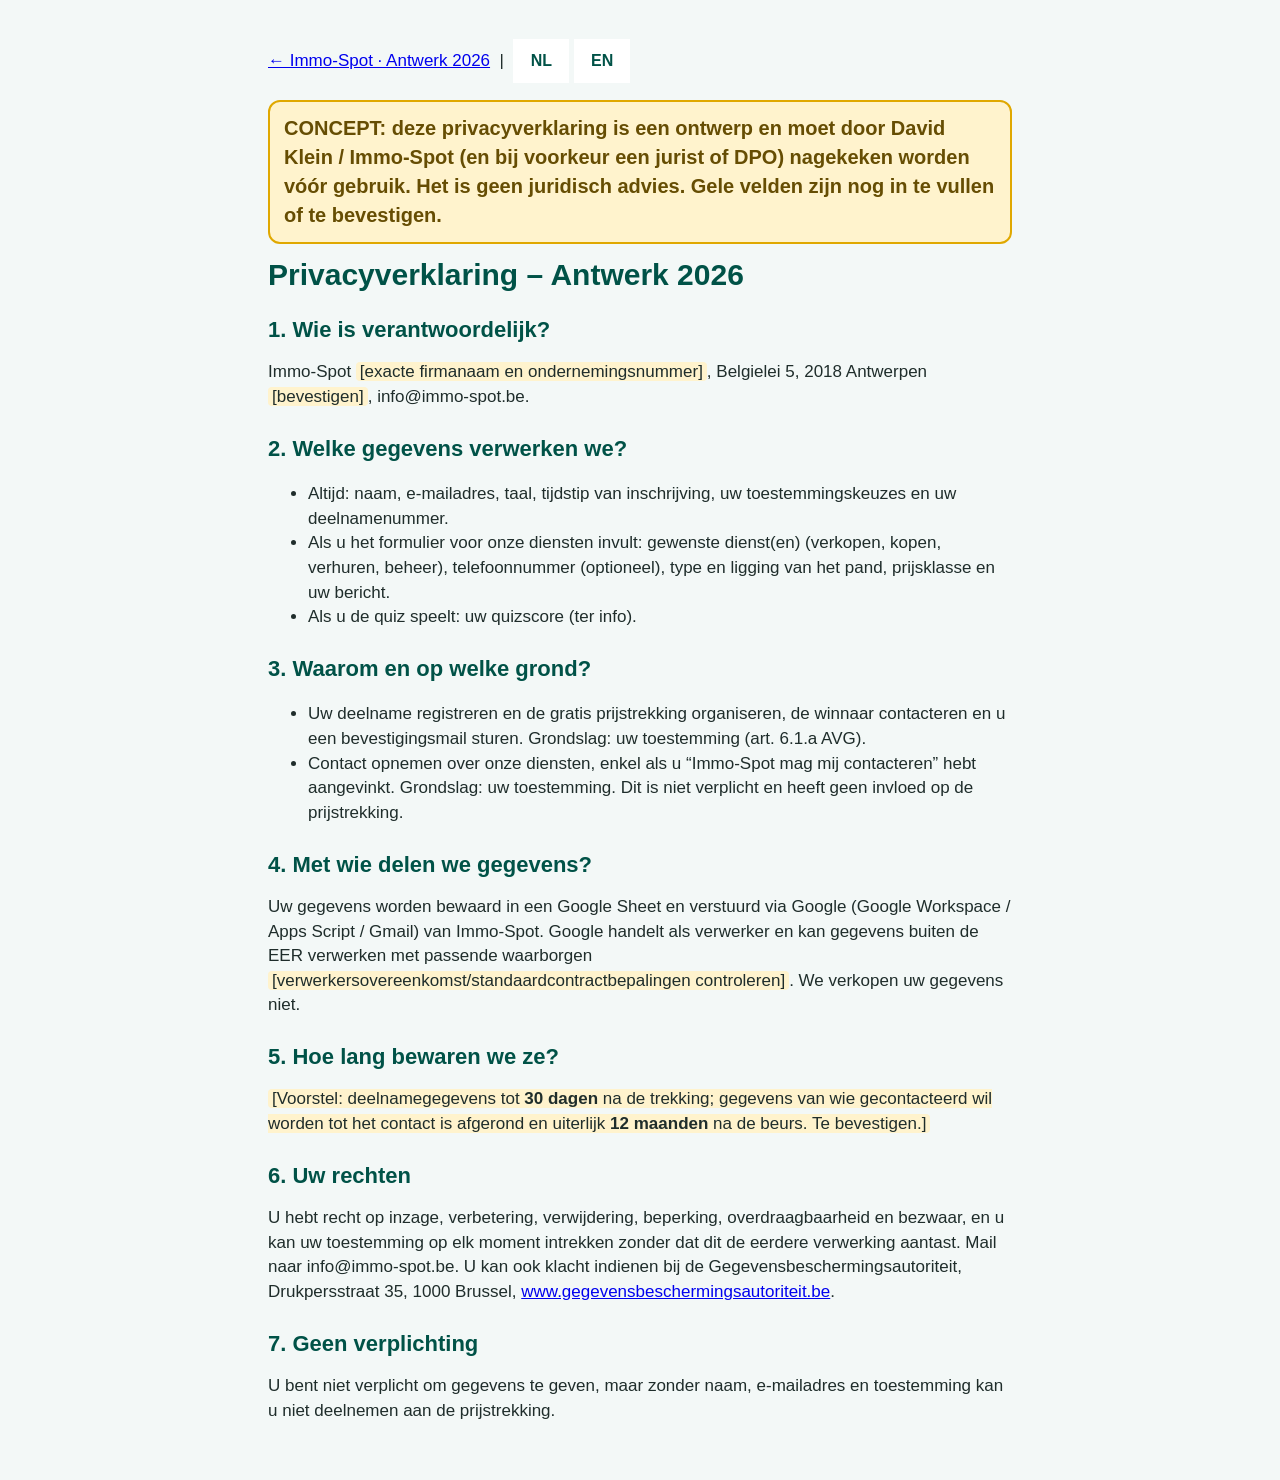
==== privacy.html @ 3fa5dd9b "Antwerk 2026 registration site" ====
<!DOCTYPE html>
<html lang="nl"><head><meta charset="utf-8"><meta name="viewport" content="width=device-width,initial-scale=1"><meta name="robots" content="noindex">
<title>Privacyverklaring · Privacy notice – DRAFT</title><link rel="stylesheet" href="style.css"></head>
<body><div class="doc nl" id="doc">
<p><a href="index.html" id="home">← Immo-Spot · Antwerk 2026</a> &nbsp;|&nbsp; <button class="lang" id="bNL" type="button" data-set="nl">NL</button> <button class="lang" id="bEN" type="button" data-set="en">EN</button></p>

<div class="draft" data-l="nl">CONCEPT: deze privacyverklaring is een ontwerp en moet door David Klein / Immo-Spot (en bij voorkeur een jurist of DPO) nagekeken worden vóór gebruik. Het is geen juridisch advies. Gele velden zijn nog in te vullen of te bevestigen.</div>
<div class="draft" data-l="en">DRAFT: this privacy notice is a proposal and must be reviewed by David Klein / Immo-Spot (preferably with a lawyer or DPO) before use. This is not legal advice. Yellow fields still need to be completed or confirmed.</div>

<div data-l="nl">
<h1>Privacyverklaring – Antwerk 2026</h1>
<h2>1. Wie is verantwoordelijk?</h2>
<p>Immo-Spot <span class="todo">[exacte firmanaam en ondernemingsnummer]</span>, Belgielei 5, 2018 Antwerpen <span class="todo">[bevestigen]</span>, info@immo-spot.be.</p>
<h2>2. Welke gegevens verwerken we?</h2>
<ul>
<li>Altijd: naam, e-mailadres, taal, tijdstip van inschrijving, uw toestemmingskeuzes en uw deelnamenummer.</li>
<li>Als u het formulier voor onze diensten invult: gewenste dienst(en) (verkopen, kopen, verhuren, beheer), telefoonnummer (optioneel), type en ligging van het pand, prijsklasse en uw bericht.</li>
<li>Als u de quiz speelt: uw quizscore (ter info).</li>
</ul>
<h2>3. Waarom en op welke grond?</h2>
<ul>
<li>Uw deelname registreren en de gratis prijstrekking organiseren, de winnaar contacteren en u een bevestigingsmail sturen. Grondslag: uw toestemming (art. 6.1.a AVG).</li>
<li>Contact opnemen over onze diensten, enkel als u “Immo-Spot mag mij contacteren” hebt aangevinkt. Grondslag: uw toestemming. Dit is niet verplicht en heeft geen invloed op de prijstrekking.</li>
</ul>
<h2>4. Met wie delen we gegevens?</h2>
<p>Uw gegevens worden bewaard in een Google Sheet en verstuurd via Google (Google Workspace / Apps Script / Gmail) van Immo-Spot. Google handelt als verwerker en kan gegevens buiten de EER verwerken met passende waarborgen <span class="todo">[verwerkersovereenkomst/standaardcontractbepalingen controleren]</span>. We verkopen uw gegevens niet.</p>
<h2>5. Hoe lang bewaren we ze?</h2>
<p><span class="todo">[Voorstel: deelnamegegevens tot <b>30 dagen</b> na de trekking; gegevens van wie gecontacteerd wil worden tot het contact is afgerond en uiterlijk <b>12 maanden</b> na de beurs. Te bevestigen.]</span></p>
<h2>6. Uw rechten</h2>
<p>U hebt recht op inzage, verbetering, verwijdering, beperking, overdraagbaarheid en bezwaar, en u kan uw toestemming op elk moment intrekken zonder dat dit de eerdere verwerking aantast. Mail naar info@immo-spot.be. U kan ook klacht indienen bij de Gegevensbeschermingsautoriteit, Drukpersstraat 35, 1000 Brussel, <a href="https://www.gegevensbeschermingsautoriteit.be" target="_blank" rel="noopener">www.gegevensbeschermingsautoriteit.be</a>.</p>
<h2>7. Geen verplichting</h2>
<p>U bent niet verplicht om gegevens te geven, maar zonder naam, e-mailadres en toestemming kan u niet deelnemen aan de prijstrekking.</p>
</div>

<div data-l="en">
<h1>Privacy notice – Antwerk 2026</h1>
<h2>1. Who is responsible?</h2>
<p>Immo-Spot <span class="todo">[exact company name and company number]</span>, Belgielei 5, 2018 Antwerp <span class="todo">[confirm]</span>, info@immo-spot.be.</p>
<h2>2. What data do we process?</h2>
<ul>
<li>Always: name, email address, language, time of registration, your consent choices and your entry number.</li>
<li>If you complete the services form: service(s) wanted (sell, buy, rent out, management), phone number (optional), type and location of the property, price range and your message.</li>
<li>If you play the quiz: your quiz score (for fun).</li>
</ul>
<h2>3. Why and on what basis?</h2>
<ul>
<li>To register your entry and run the free prize draw, contact the winner and send you a confirmation email. Basis: your consent (Art. 6(1)(a) GDPR).</li>
<li>To contact you about our services, only if you ticked “Immo-Spot may contact me”. Basis: your consent. This is optional and does not affect the prize draw.</li>
</ul>
<h2>4. Who do we share data with?</h2>
<p>Your data is stored in a Google Sheet and sent through Google (Google Workspace / Apps Script / Gmail) used by Immo-Spot. Google acts as a processor and may process data outside the EEA with appropriate safeguards <span class="todo">[check data processing agreement / standard contractual clauses]</span>. We do not sell your data.</p>
<h2>5. How long do we keep it?</h2>
<p><span class="todo">[Proposal: entry data until <b>30 days</b> after the draw; data of people who want to be contacted until the contact is completed and at most <b>12 months</b> after the expo. To be confirmed.]</span></p>
<h2>6. Your rights</h2>
<p>You have the right of access, rectification, erasure, restriction, portability and objection, and you can withdraw your consent at any time without affecting earlier processing. Email info@immo-spot.be. You can also complain to the Belgian Data Protection Authority, Drukpersstraat 35, 1000 Brussels, <a href="https://www.dataprotectionauthority.be" target="_blank" rel="noopener">www.dataprotectionauthority.be</a>.</p>
<h2>7. No obligation</h2>
<p>You are not obliged to provide data, but without name, email address and consent you cannot take part in the prize draw.</p>
</div>
</div>
<script>
(function(){var d=document.getElementById('doc');var q=new URLSearchParams(location.search).get('lang');
function set(l){d.className='doc '+l;document.documentElement.lang=l;document.getElementById('home').href='index.html?lang='+l}
document.querySelectorAll('[data-set]').forEach(function(b){b.addEventListener('click',function(){set(b.dataset.set)})});
set(q==='en'?'en':'nl')})();
</script>
</body></html>
---- style.css ----
:root{--dark:#005247;--teal:#00B49D;--tint:#E6F7F4;--ink:#1f2d2b;--mut:#5b6b68;--line:#cfe0dc;--bad:#c0392b;--ok:#1e8e5a}
*{box-sizing:border-box}
html{-webkit-text-size-adjust:100%}
body{margin:0;background:#f3f8f7;color:var(--ink);font:18px/1.45 -apple-system,BlinkMacSystemFont,"Segoe UI",Roboto,Helvetica,Arial,sans-serif;min-height:100vh;display:flex;flex-direction:column}
.top{display:flex;align-items:center;justify-content:space-between;padding:12px 18px;background:#fff;border-bottom:4px solid var(--teal)}
.logo{height:56px;width:auto}
.langs{display:flex;border:2px solid var(--dark);border-radius:12px;overflow:hidden}
.lang{appearance:none;border:0;background:#fff;color:var(--dark);font-weight:700;font-size:16px;font-family:inherit;padding:10px 16px;min-width:56px;min-height:44px;cursor:pointer}
.lang[aria-pressed=true]{background:var(--dark);color:#fff}
.wrap{flex:1;width:100%;max-width:760px;margin:0 auto;padding:22px 18px 30px}
.screen[hidden]{display:none}
.eyebrow{margin:0 0 6px;color:var(--teal);font-weight:800;letter-spacing:.04em;text-transform:uppercase;font-size:14px}
h1{margin:0 0 8px;color:var(--dark);font-size:34px;line-height:1.1}
h2{margin:6px 0 16px;color:var(--dark);font-size:26px;line-height:1.2}
.lead{font-size:20px;margin:0 0 18px}
.small{font-size:14px;color:var(--mut)}
.prize{display:flex;gap:14px;align-items:center;background:var(--tint);border:2px dashed var(--teal);border-radius:16px;padding:14px 16px;margin:0 0 22px;color:var(--dark)}
.prize-ico{font-size:34px}
.big{display:block;width:100%;text-align:left;border:0;border-radius:18px;padding:20px 22px;margin:0 0 16px;min-height:88px;cursor:pointer;font-family:inherit;transition:transform .08s}
.big:active{transform:scale(.985)}
.big-t{display:block;font-size:21px;font-weight:800;line-height:1.2}
.big-s{display:block;font-size:16px;margin-top:6px;opacity:.92}
.primary{background:var(--dark);color:#fff}
.secondary{background:#fff;color:var(--dark);border:3px solid var(--teal)}
.submit{text-align:center;margin-top:8px}
.submit[disabled]{opacity:.6;cursor:wait}
.back{appearance:none;background:none;border:0;color:var(--dark);font-weight:700;font-size:17px;font-family:inherit;padding:10px 4px;min-height:44px;cursor:pointer;margin-bottom:4px}
.field{margin:0 0 18px;border:0;padding:0;min-width:0}
label,legend{display:block;font-weight:700;margin:0 0 6px;color:var(--dark);padding:0}
.opt{font-weight:400;color:var(--mut);font-size:14px}
input[type=text],input[type=email],input[type=tel],select,textarea{width:100%;font:inherit;font-size:18px;padding:14px;min-height:54px;border:2px solid var(--line);border-radius:12px;background:#fff;color:var(--ink)}
textarea{resize:vertical}
input:focus,select:focus,textarea:focus{outline:3px solid var(--teal);border-color:var(--teal)}
.invalid{border-color:var(--bad)!important}
.hint{margin:6px 0 0;font-size:14px;color:var(--mut)}
.err{margin:6px 0 0;color:var(--bad);font-weight:700;font-size:15px}
.form-err{background:#fdecea;border:2px solid var(--bad);border-radius:12px;padding:12px 14px;margin:0 0 14px}
.hp{position:absolute!important;left:-9999px;width:1px;height:1px;opacity:0}
.chips{display:grid;grid-template-columns:1fr 1fr;gap:10px}
.chip{position:relative}
.chip input{position:absolute;opacity:0;inset:0;width:100%;height:100%;margin:0;cursor:pointer}
.chip span{display:flex;align-items:center;justify-content:center;text-align:center;min-height:64px;padding:10px;border:2px solid var(--line);border-radius:14px;background:#fff;font-weight:700;color:var(--dark)}
.chip input:checked+span{background:var(--teal);border-color:var(--teal);color:#fff}
.chip input:focus-visible+span{outline:3px solid var(--dark)}
.consents{margin:6px 0 16px}
.check-row{display:flex;gap:12px;align-items:flex-start;margin:0 0 14px;font-size:16px}
.check-row input{width:28px;height:28px;flex:none;margin:2px 0 0;accent-color:var(--dark)}
.check-row label{font-weight:400;color:var(--ink);margin:0}
.check-row a{color:var(--dark);font-weight:700}
.answers{display:grid;gap:12px;margin:8px 0 14px}
.ans{appearance:none;text-align:left;font-weight:700;font-size:19px;font-family:inherit;padding:18px;min-height:68px;border-radius:14px;border:3px solid var(--line);background:#fff;color:var(--dark);cursor:pointer}
.ans.right{background:var(--ok);border-color:var(--ok);color:#fff}
.ans.wrong{background:#f4d6d2;border-color:var(--bad)}
.answers.locked .ans{pointer-events:none}
.quiz-note{text-align:center}
.score-card{display:flex;gap:16px;align-items:center;background:var(--tint);border-radius:16px;padding:14px 18px;margin:0 0 14px;color:var(--dark);font-weight:700}
.score-n{font-size:40px;font-weight:900;color:var(--teal);line-height:1}
.thanks{text-align:center;padding-top:10px}
.thanks .big{text-align:center;margin-top:22px}
.check{width:92px;height:92px;line-height:92px;margin:0 auto 12px;border-radius:50%;background:var(--teal);color:#fff;font-size:56px;font-weight:900}
.bar{height:6px;background:var(--line);border-radius:3px;overflow:hidden;margin-top:6px}
#barFill{height:100%;width:100%;background:var(--teal);transform-origin:left}
.foot{display:flex;flex-wrap:wrap;gap:6px 18px;justify-content:space-between;padding:14px 18px;font-size:14px;color:var(--mut);border-top:1px solid var(--line);background:#fff}
.foot a{color:var(--dark)}
.demo{background:#fff3cd;color:#664d03;text-align:center;font-weight:700;padding:8px 12px;font-size:15px}
@media (min-width:700px){body{font-size:20px}.wrap{padding-top:34px}h1{font-size:44px}h2{font-size:32px}.big-t{font-size:25px}.big-s{font-size:18px}.logo{height:68px}}
@media (max-width:420px){.chips{grid-template-columns:1fr}}
/* legal pages */
.doc{max-width:780px;margin:0 auto;padding:22px 18px 40px}
.doc h1{font-size:30px}.doc h2{font-size:22px;margin-top:26px}.doc p,.doc li{font-size:17px}
.draft{background:#fff3cd;border:2px solid #e0a800;border-radius:12px;padding:12px 14px;font-weight:700;color:#664d03;margin:14px 0}
.todo{background:#fff3cd;padding:0 4px;border-radius:4px}
.doc [data-l]{display:none}.doc.nl [data-l=nl],.doc.en [data-l=en]{display:block}
.doc li[data-l]{display:none}.doc.nl li[data-l=nl],.doc.en li[data-l=en]{display:list-item}
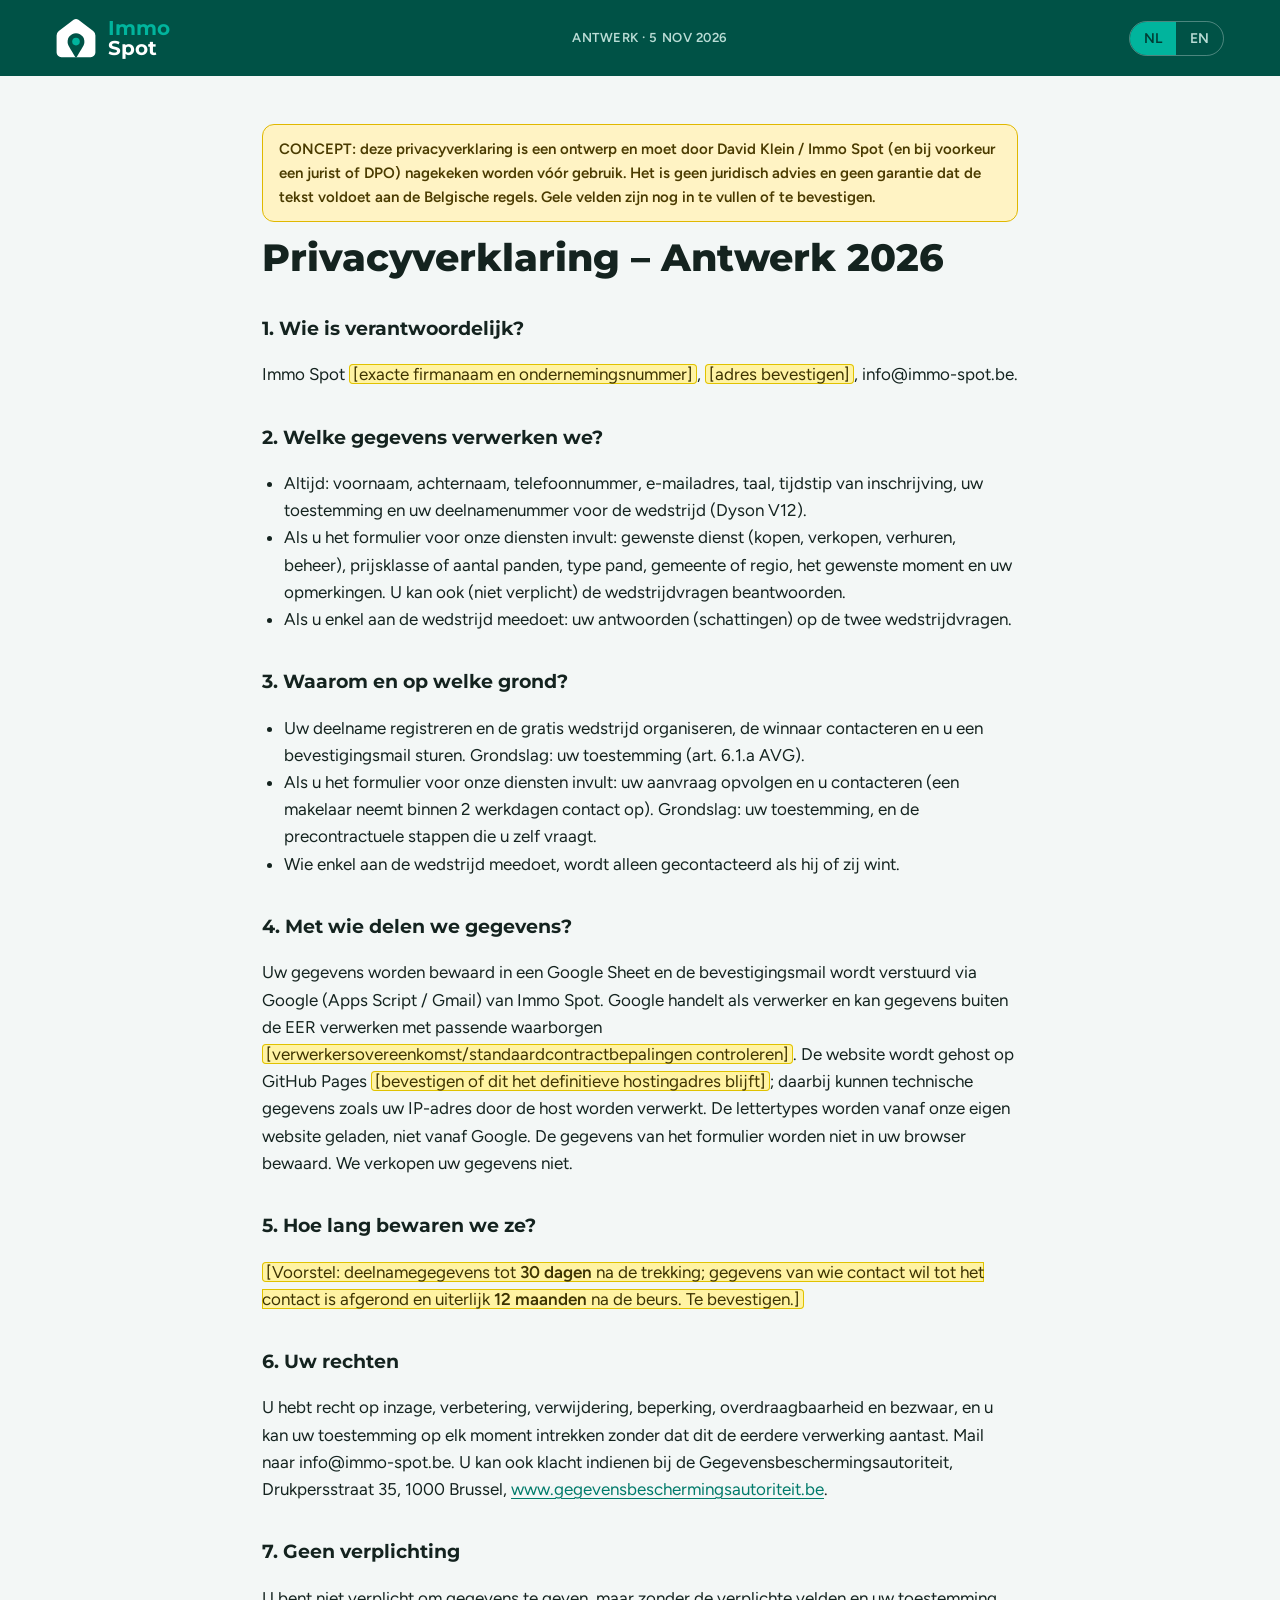
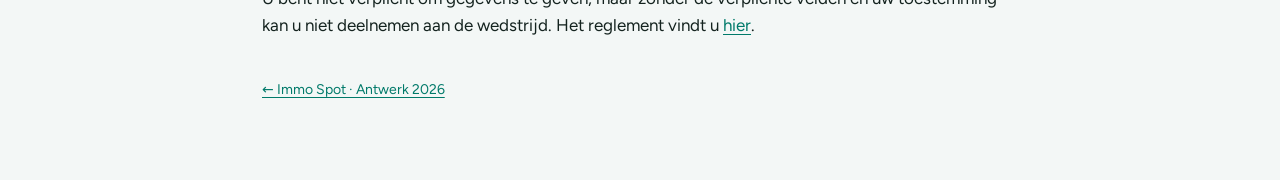
==== commit 631d6749: "Redesign to match approved artifact: new theme, NL/EN/HE (RTL), Dyson V12, Apps Script endpoint, dra" ====
--- a/privacy.html
+++ b/privacy.html
@@ -1,65 +1,76 @@
 <!DOCTYPE html>
 <html lang="nl"><head><meta charset="utf-8"><meta name="viewport" content="width=device-width,initial-scale=1"><meta name="robots" content="noindex">
-<title>Privacyverklaring · Privacy notice – DRAFT</title><link rel="stylesheet" href="style.css"></head>
-<body><div class="doc nl" id="doc">
-<p><a href="index.html" id="home">← Immo-Spot · Antwerk 2026</a> &nbsp;|&nbsp; <button class="lang" id="bNL" type="button" data-set="nl">NL</button> <button class="lang" id="bEN" type="button" data-set="en">EN</button></p>
-
-<div class="draft" data-l="nl">CONCEPT: deze privacyverklaring is een ontwerp en moet door David Klein / Immo-Spot (en bij voorkeur een jurist of DPO) nagekeken worden vóór gebruik. Het is geen juridisch advies. Gele velden zijn nog in te vullen of te bevestigen.</div>
-<div class="draft" data-l="en">DRAFT: this privacy notice is a proposal and must be reviewed by David Klein / Immo-Spot (preferably with a lawyer or DPO) before use. This is not legal advice. Yellow fields still need to be completed or confirmed.</div>
-
+<title>Privacyverklaring · Privacy notice – DRAFT</title>
+<link rel="icon" type="image/png" href="assets/icon.png">
+<link rel="stylesheet" href="css/fonts.css"><link rel="stylesheet" href="css/doc.css"></head>
+<body>
+<header class="top">
+  <a class="home" id="home" href="index.html"><svg viewBox="0 0 100 100" aria-hidden="true"><path d="M44 4.5a10 10 0 0 1 12 0l37 28a14 14 0 0 1 5.5 11V86a12 12 0 0 1-12 12h-73A12 12 0 0 1 1.5 86V43.5A14 14 0 0 1 7 32.5Z" fill="#fff"/><path d="M50 38a21 21 0 0 0-19.6 28.6c2.4 6 9 15.3 17.4 30a2.5 2.5 0 0 0 4.4 0c8.4-14.7 15-24 17.4-30A21 21 0 0 0 50 38Z" fill="#005246"/><circle cx="50" cy="59" r="9.5" fill="#01b49d"/></svg><span class="wm"><span>Immo</span>Spot</span></a>
+  <span class="ev">Antwerk · 5 nov 2026</span>
+  <div class="lang" role="group" aria-label="Taal / Language"><button id="bNL" type="button" data-set="nl" aria-pressed="true">NL</button><button id="bEN" type="button" data-set="en" aria-pressed="false">EN</button></div>
+</header>
+<main class="doc nl" id="doc">
+<div class="draft" data-l="nl">CONCEPT: deze privacyverklaring is een ontwerp en moet door David Klein / Immo Spot (en bij voorkeur een jurist of DPO) nagekeken worden vóór gebruik. Het is geen juridisch advies en geen garantie dat de tekst voldoet aan de Belgische regels. Gele velden zijn nog in te vullen of te bevestigen.</div>
+<div class="draft" data-l="en">DRAFT: this privacy notice is a proposal and must be reviewed by David Klein / Immo Spot (preferably with a lawyer or DPO) before use. It is not legal advice and no guarantee that the text meets Belgian requirements. Yellow fields still need to be completed or confirmed.</div>
 <div data-l="nl">
 <h1>Privacyverklaring – Antwerk 2026</h1>
 <h2>1. Wie is verantwoordelijk?</h2>
-<p>Immo-Spot <span class="todo">[exacte firmanaam en ondernemingsnummer]</span>, Belgielei 5, 2018 Antwerpen <span class="todo">[bevestigen]</span>, info@immo-spot.be.</p>
+<p>Immo Spot <span class="todo">[exacte firmanaam en ondernemingsnummer]</span>, <span class="todo">[adres bevestigen]</span>, info@immo-spot.be.</p>
 <h2>2. Welke gegevens verwerken we?</h2>
 <ul>
-<li>Altijd: naam, e-mailadres, taal, tijdstip van inschrijving, uw toestemmingskeuzes en uw deelnamenummer.</li>
-<li>Als u het formulier voor onze diensten invult: gewenste dienst(en) (verkopen, kopen, verhuren, beheer), telefoonnummer (optioneel), type en ligging van het pand, prijsklasse en uw bericht.</li>
-<li>Als u de quiz speelt: uw quizscore (ter info).</li>
+<li>Altijd: voornaam, achternaam, telefoonnummer, e-mailadres, taal, tijdstip van inschrijving, uw toestemming en uw deelnamenummer voor de wedstrijd (Dyson V12).</li>
+<li>Als u het formulier voor onze diensten invult: gewenste dienst (kopen, verkopen, verhuren, beheer), prijsklasse of aantal panden, type pand, gemeente of regio, het gewenste moment en uw opmerkingen. U kan ook (niet verplicht) de wedstrijdvragen beantwoorden.</li>
+<li>Als u enkel aan de wedstrijd meedoet: uw antwoorden (schattingen) op de twee wedstrijdvragen.</li>
 </ul>
 <h2>3. Waarom en op welke grond?</h2>
 <ul>
-<li>Uw deelname registreren en de gratis prijstrekking organiseren, de winnaar contacteren en u een bevestigingsmail sturen. Grondslag: uw toestemming (art. 6.1.a AVG).</li>
-<li>Contact opnemen over onze diensten, enkel als u “Immo-Spot mag mij contacteren” hebt aangevinkt. Grondslag: uw toestemming. Dit is niet verplicht en heeft geen invloed op de prijstrekking.</li>
+<li>Uw deelname registreren en de gratis wedstrijd organiseren, de winnaar contacteren en u een bevestigingsmail sturen. Grondslag: uw toestemming (art. 6.1.a AVG).</li>
+<li>Als u het formulier voor onze diensten invult: uw aanvraag opvolgen en u contacteren (een makelaar neemt binnen 2 werkdagen contact op). Grondslag: uw toestemming, en de precontractuele stappen die u zelf vraagt.</li>
+<li>Wie enkel aan de wedstrijd meedoet, wordt alleen gecontacteerd als hij of zij wint.</li>
 </ul>
 <h2>4. Met wie delen we gegevens?</h2>
-<p>Uw gegevens worden bewaard in een Google Sheet en verstuurd via Google (Google Workspace / Apps Script / Gmail) van Immo-Spot. Google handelt als verwerker en kan gegevens buiten de EER verwerken met passende waarborgen <span class="todo">[verwerkersovereenkomst/standaardcontractbepalingen controleren]</span>. We verkopen uw gegevens niet.</p>
+<p>Uw gegevens worden bewaard in een Google Sheet en de bevestigingsmail wordt verstuurd via Google (Apps Script / Gmail) van Immo Spot. Google handelt als verwerker en kan gegevens buiten de EER verwerken met passende waarborgen <span class="todo">[verwerkersovereenkomst/standaardcontractbepalingen controleren]</span>. De website wordt gehost op GitHub Pages <span class="todo">[bevestigen of dit het definitieve hostingadres blijft]</span>; daarbij kunnen technische gegevens zoals uw IP-adres door de host worden verwerkt. De lettertypes worden vanaf onze eigen website geladen, niet vanaf Google. De gegevens van het formulier worden niet in uw browser bewaard. We verkopen uw gegevens niet.</p>
 <h2>5. Hoe lang bewaren we ze?</h2>
-<p><span class="todo">[Voorstel: deelnamegegevens tot <b>30 dagen</b> na de trekking; gegevens van wie gecontacteerd wil worden tot het contact is afgerond en uiterlijk <b>12 maanden</b> na de beurs. Te bevestigen.]</span></p>
+<p><span class="todo">[Voorstel: deelnamegegevens tot <b>30 dagen</b> na de trekking; gegevens van wie contact wil tot het contact is afgerond en uiterlijk <b>12 maanden</b> na de beurs. Te bevestigen.]</span></p>
 <h2>6. Uw rechten</h2>
 <p>U hebt recht op inzage, verbetering, verwijdering, beperking, overdraagbaarheid en bezwaar, en u kan uw toestemming op elk moment intrekken zonder dat dit de eerdere verwerking aantast. Mail naar info@immo-spot.be. U kan ook klacht indienen bij de Gegevensbeschermingsautoriteit, Drukpersstraat 35, 1000 Brussel, <a href="https://www.gegevensbeschermingsautoriteit.be" target="_blank" rel="noopener">www.gegevensbeschermingsautoriteit.be</a>.</p>
 <h2>7. Geen verplichting</h2>
-<p>U bent niet verplicht om gegevens te geven, maar zonder naam, e-mailadres en toestemming kan u niet deelnemen aan de prijstrekking.</p>
+<p>U bent niet verplicht om gegevens te geven, maar zonder de verplichte velden en uw toestemming kan u niet deelnemen aan de wedstrijd. Het reglement vindt u <a href="rules.html" class="plink" data-page="rules">hier</a>.</p>
 </div>
-
 <div data-l="en">
 <h1>Privacy notice – Antwerk 2026</h1>
 <h2>1. Who is responsible?</h2>
-<p>Immo-Spot <span class="todo">[exact company name and company number]</span>, Belgielei 5, 2018 Antwerp <span class="todo">[confirm]</span>, info@immo-spot.be.</p>
+<p>Immo Spot <span class="todo">[exact company name and company number]</span>, <span class="todo">[confirm address]</span>, info@immo-spot.be.</p>
 <h2>2. What data do we process?</h2>
 <ul>
-<li>Always: name, email address, language, time of registration, your consent choices and your entry number.</li>
-<li>If you complete the services form: service(s) wanted (sell, buy, rent out, management), phone number (optional), type and location of the property, price range and your message.</li>
-<li>If you play the quiz: your quiz score (for fun).</li>
+<li>Always: first name, last name, phone number, e-mail address, language, time of registration, your consent and your contest entry number (Dyson V12).</li>
+<li>If you complete the form for our services: the service you want (buying, selling, letting, management), price class or number of properties, property type, town or area, timing and your remarks. You may also (optionally) answer the contest questions.</li>
+<li>If you only enter the contest: your answers (estimates) to the two contest questions.</li>
 </ul>
-<h2>3. Why and on what basis?</h2>
+<h2>3. Why, and on what basis?</h2>
 <ul>
-<li>To register your entry and run the free prize draw, contact the winner and send you a confirmation email. Basis: your consent (Art. 6(1)(a) GDPR).</li>
-<li>To contact you about our services, only if you ticked “Immo-Spot may contact me”. Basis: your consent. This is optional and does not affect the prize draw.</li>
+<li>To register your entry and run the free contest, contact the winner and send you a confirmation e-mail. Basis: your consent (Art. 6(1)(a) GDPR).</li>
+<li>If you complete the form for our services: to follow up your request and contact you (a broker contacts you within 2 working days). Basis: your consent, and the pre-contractual steps you ask for.</li>
+<li>People who only enter the contest are contacted only if they win.</li>
 </ul>
 <h2>4. Who do we share data with?</h2>
-<p>Your data is stored in a Google Sheet and sent through Google (Google Workspace / Apps Script / Gmail) used by Immo-Spot. Google acts as a processor and may process data outside the EEA with appropriate safeguards <span class="todo">[check data processing agreement / standard contractual clauses]</span>. We do not sell your data.</p>
+<p>Your data is stored in a Google Sheet and the confirmation e-mail is sent through Immo Spot's Google account (Apps Script / Gmail). Google acts as a processor and may process data outside the EEA with appropriate safeguards <span class="todo">[check data processing agreement / standard contractual clauses]</span>. The website is hosted on GitHub Pages <span class="todo">[confirm whether this stays the final hosting address]</span>; the host may process technical data such as your IP address. Fonts are loaded from our own site, not from Google. The form data is not kept in your browser. We do not sell your data.</p>
 <h2>5. How long do we keep it?</h2>
 <p><span class="todo">[Proposal: entry data until <b>30 days</b> after the draw; data of people who want to be contacted until the contact is completed and at most <b>12 months</b> after the expo. To be confirmed.]</span></p>
 <h2>6. Your rights</h2>
-<p>You have the right of access, rectification, erasure, restriction, portability and objection, and you can withdraw your consent at any time without affecting earlier processing. Email info@immo-spot.be. You can also complain to the Belgian Data Protection Authority, Drukpersstraat 35, 1000 Brussels, <a href="https://www.dataprotectionauthority.be" target="_blank" rel="noopener">www.dataprotectionauthority.be</a>.</p>
+<p>You have the right of access, rectification, erasure, restriction, portability and objection, and you can withdraw your consent at any time without affecting earlier processing. Email info@immo-spot.be. You can also lodge a complaint with the Belgian Data Protection Authority, Rue de la Presse 35, 1000 Brussels, <a href="https://www.dataprotectionauthority.be" target="_blank" rel="noopener">www.dataprotectionauthority.be</a>.</p>
 <h2>7. No obligation</h2>
-<p>You are not obliged to provide data, but without name, email address and consent you cannot take part in the prize draw.</p>
+<p>You are not obliged to provide data, but without the required fields and your consent you cannot take part in the contest. The rules are <a href="rules.html" class="plink" data-page="rules">here</a>.</p>
 </div>
-</div>
+
+<p class="foot"><a href="index.html" class="back">← Immo Spot · Antwerk 2026</a></p>
+</main>
 <script>
 (function(){var d=document.getElementById('doc');var q=new URLSearchParams(location.search).get('lang');
-function set(l){d.className='doc '+l;document.documentElement.lang=l;document.getElementById('home').href='index.html?lang='+l}
+function set(l){d.className='doc '+l;document.documentElement.lang=l;
+ document.querySelectorAll('[data-set]').forEach(function(b){b.setAttribute('aria-pressed',b.dataset.set===l)});
+ document.querySelectorAll('.plink').forEach(function(a){a.href=a.dataset.page+'.html?lang='+l});
+ document.getElementById('home').href='index.html?lang='+l;document.querySelector('.back').href='index.html?lang='+l}
 document.querySelectorAll('[data-set]').forEach(function(b){b.addEventListener('click',function(){set(b.dataset.set)})});
 set(q==='en'?'en':'nl')})();
 </script>
--- a/css/fonts.css
+++ b/css/fonts.css
@@ -0,0 +1,243 @@
+/* latin-ext */
+@font-face {
+  font-family: 'Figtree';
+  font-style: normal;
+  font-weight: 400;
+  font-display: swap;
+  src: url(../fonts/figtree-latin-ext-c15953.woff2) format('woff2');
+  unicode-range: U+0100-02BA, U+02BD-02C5, U+02C7-02CC, U+02CE-02D7, U+02DD-02FF, U+0304, U+0308, U+0329, U+1D00-1DBF, U+1E00-1E9F, U+1EF2-1EFF, U+2020, U+20A0-20AB, U+20AD-20C4, U+2113, U+2C60-2C7F, U+A720-A7FF;
+}
+/* latin */
+@font-face {
+  font-family: 'Figtree';
+  font-style: normal;
+  font-weight: 400;
+  font-display: swap;
+  src: url(../fonts/figtree-latin-dab710.woff2) format('woff2');
+  unicode-range: U+0000-00FF, U+0131, U+0152-0153, U+02BB-02BC, U+02C6, U+02DA, U+02DC, U+0304, U+0308, U+0329, U+2000-206F, U+20AC, U+2122, U+2191, U+2193, U+2212, U+2215, U+FEFF, U+FFFD;
+}
+/* latin-ext */
+@font-face {
+  font-family: 'Figtree';
+  font-style: normal;
+  font-weight: 500;
+  font-display: swap;
+  src: url(../fonts/figtree-latin-ext-c15953.woff2) format('woff2');
+  unicode-range: U+0100-02BA, U+02BD-02C5, U+02C7-02CC, U+02CE-02D7, U+02DD-02FF, U+0304, U+0308, U+0329, U+1D00-1DBF, U+1E00-1E9F, U+1EF2-1EFF, U+2020, U+20A0-20AB, U+20AD-20C4, U+2113, U+2C60-2C7F, U+A720-A7FF;
+}
+/* latin */
+@font-face {
+  font-family: 'Figtree';
+  font-style: normal;
+  font-weight: 500;
+  font-display: swap;
+  src: url(../fonts/figtree-latin-dab710.woff2) format('woff2');
+  unicode-range: U+0000-00FF, U+0131, U+0152-0153, U+02BB-02BC, U+02C6, U+02DA, U+02DC, U+0304, U+0308, U+0329, U+2000-206F, U+20AC, U+2122, U+2191, U+2193, U+2212, U+2215, U+FEFF, U+FFFD;
+}
+/* latin-ext */
+@font-face {
+  font-family: 'Figtree';
+  font-style: normal;
+  font-weight: 600;
+  font-display: swap;
+  src: url(../fonts/figtree-latin-ext-c15953.woff2) format('woff2');
+  unicode-range: U+0100-02BA, U+02BD-02C5, U+02C7-02CC, U+02CE-02D7, U+02DD-02FF, U+0304, U+0308, U+0329, U+1D00-1DBF, U+1E00-1E9F, U+1EF2-1EFF, U+2020, U+20A0-20AB, U+20AD-20C4, U+2113, U+2C60-2C7F, U+A720-A7FF;
+}
+/* latin */
+@font-face {
+  font-family: 'Figtree';
+  font-style: normal;
+  font-weight: 600;
+  font-display: swap;
+  src: url(../fonts/figtree-latin-dab710.woff2) format('woff2');
+  unicode-range: U+0000-00FF, U+0131, U+0152-0153, U+02BB-02BC, U+02C6, U+02DA, U+02DC, U+0304, U+0308, U+0329, U+2000-206F, U+20AC, U+2122, U+2191, U+2193, U+2212, U+2215, U+FEFF, U+FFFD;
+}
+/* hebrew */
+@font-face {
+  font-family: 'Heebo';
+  font-style: normal;
+  font-weight: 400;
+  font-display: swap;
+  src: url(../fonts/heebo-hebrew-7a91ea.woff2) format('woff2');
+  unicode-range: U+0307-0308, U+0590-05FF, U+200C-2010, U+20AA, U+25CC, U+FB1D-FB4F;
+}
+/* latin-ext */
+@font-face {
+  font-family: 'Heebo';
+  font-style: normal;
+  font-weight: 400;
+  font-display: swap;
+  src: url(../fonts/heebo-latin-ext-f8e98f.woff2) format('woff2');
+  unicode-range: U+0100-02BA, U+02BD-02C5, U+02C7-02CC, U+02CE-02D7, U+02DD-02FF, U+0304, U+0308, U+0329, U+1D00-1DBF, U+1E00-1E9F, U+1EF2-1EFF, U+2020, U+20A0-20AB, U+20AD-20C4, U+2113, U+2C60-2C7F, U+A720-A7FF;
+}
+/* latin */
+@font-face {
+  font-family: 'Heebo';
+  font-style: normal;
+  font-weight: 400;
+  font-display: swap;
+  src: url(../fonts/heebo-latin-22321e.woff2) format('woff2');
+  unicode-range: U+0000-00FF, U+0131, U+0152-0153, U+02BB-02BC, U+02C6, U+02DA, U+02DC, U+0304, U+0308, U+0329, U+2000-206F, U+20AC, U+2122, U+2191, U+2193, U+2212, U+2215, U+FEFF, U+FFFD;
+}
+/* hebrew */
+@font-face {
+  font-family: 'Heebo';
+  font-style: normal;
+  font-weight: 500;
+  font-display: swap;
+  src: url(../fonts/heebo-hebrew-7a91ea.woff2) format('woff2');
+  unicode-range: U+0307-0308, U+0590-05FF, U+200C-2010, U+20AA, U+25CC, U+FB1D-FB4F;
+}
+/* latin-ext */
+@font-face {
+  font-family: 'Heebo';
+  font-style: normal;
+  font-weight: 500;
+  font-display: swap;
+  src: url(../fonts/heebo-latin-ext-f8e98f.woff2) format('woff2');
+  unicode-range: U+0100-02BA, U+02BD-02C5, U+02C7-02CC, U+02CE-02D7, U+02DD-02FF, U+0304, U+0308, U+0329, U+1D00-1DBF, U+1E00-1E9F, U+1EF2-1EFF, U+2020, U+20A0-20AB, U+20AD-20C4, U+2113, U+2C60-2C7F, U+A720-A7FF;
+}
+/* latin */
+@font-face {
+  font-family: 'Heebo';
+  font-style: normal;
+  font-weight: 500;
+  font-display: swap;
+  src: url(../fonts/heebo-latin-22321e.woff2) format('woff2');
+  unicode-range: U+0000-00FF, U+0131, U+0152-0153, U+02BB-02BC, U+02C6, U+02DA, U+02DC, U+0304, U+0308, U+0329, U+2000-206F, U+20AC, U+2122, U+2191, U+2193, U+2212, U+2215, U+FEFF, U+FFFD;
+}
+/* hebrew */
+@font-face {
+  font-family: 'Heebo';
+  font-style: normal;
+  font-weight: 600;
+  font-display: swap;
+  src: url(../fonts/heebo-hebrew-7a91ea.woff2) format('woff2');
+  unicode-range: U+0307-0308, U+0590-05FF, U+200C-2010, U+20AA, U+25CC, U+FB1D-FB4F;
+}
+/* latin-ext */
+@font-face {
+  font-family: 'Heebo';
+  font-style: normal;
+  font-weight: 600;
+  font-display: swap;
+  src: url(../fonts/heebo-latin-ext-f8e98f.woff2) format('woff2');
+  unicode-range: U+0100-02BA, U+02BD-02C5, U+02C7-02CC, U+02CE-02D7, U+02DD-02FF, U+0304, U+0308, U+0329, U+1D00-1DBF, U+1E00-1E9F, U+1EF2-1EFF, U+2020, U+20A0-20AB, U+20AD-20C4, U+2113, U+2C60-2C7F, U+A720-A7FF;
+}
+/* latin */
+@font-face {
+  font-family: 'Heebo';
+  font-style: normal;
+  font-weight: 600;
+  font-display: swap;
+  src: url(../fonts/heebo-latin-22321e.woff2) format('woff2');
+  unicode-range: U+0000-00FF, U+0131, U+0152-0153, U+02BB-02BC, U+02C6, U+02DA, U+02DC, U+0304, U+0308, U+0329, U+2000-206F, U+20AC, U+2122, U+2191, U+2193, U+2212, U+2215, U+FEFF, U+FFFD;
+}
+/* hebrew */
+@font-face {
+  font-family: 'Heebo';
+  font-style: normal;
+  font-weight: 700;
+  font-display: swap;
+  src: url(../fonts/heebo-hebrew-7a91ea.woff2) format('woff2');
+  unicode-range: U+0307-0308, U+0590-05FF, U+200C-2010, U+20AA, U+25CC, U+FB1D-FB4F;
+}
+/* latin-ext */
+@font-face {
+  font-family: 'Heebo';
+  font-style: normal;
+  font-weight: 700;
+  font-display: swap;
+  src: url(../fonts/heebo-latin-ext-f8e98f.woff2) format('woff2');
+  unicode-range: U+0100-02BA, U+02BD-02C5, U+02C7-02CC, U+02CE-02D7, U+02DD-02FF, U+0304, U+0308, U+0329, U+1D00-1DBF, U+1E00-1E9F, U+1EF2-1EFF, U+2020, U+20A0-20AB, U+20AD-20C4, U+2113, U+2C60-2C7F, U+A720-A7FF;
+}
+/* latin */
+@font-face {
+  font-family: 'Heebo';
+  font-style: normal;
+  font-weight: 700;
+  font-display: swap;
+  src: url(../fonts/heebo-latin-22321e.woff2) format('woff2');
+  unicode-range: U+0000-00FF, U+0131, U+0152-0153, U+02BB-02BC, U+02C6, U+02DA, U+02DC, U+0304, U+0308, U+0329, U+2000-206F, U+20AC, U+2122, U+2191, U+2193, U+2212, U+2215, U+FEFF, U+FFFD;
+}
+/* hebrew */
+@font-face {
+  font-family: 'Heebo';
+  font-style: normal;
+  font-weight: 800;
+  font-display: swap;
+  src: url(../fonts/heebo-hebrew-7a91ea.woff2) format('woff2');
+  unicode-range: U+0307-0308, U+0590-05FF, U+200C-2010, U+20AA, U+25CC, U+FB1D-FB4F;
+}
+/* latin-ext */
+@font-face {
+  font-family: 'Heebo';
+  font-style: normal;
+  font-weight: 800;
+  font-display: swap;
+  src: url(../fonts/heebo-latin-ext-f8e98f.woff2) format('woff2');
+  unicode-range: U+0100-02BA, U+02BD-02C5, U+02C7-02CC, U+02CE-02D7, U+02DD-02FF, U+0304, U+0308, U+0329, U+1D00-1DBF, U+1E00-1E9F, U+1EF2-1EFF, U+2020, U+20A0-20AB, U+20AD-20C4, U+2113, U+2C60-2C7F, U+A720-A7FF;
+}
+/* latin */
+@font-face {
+  font-family: 'Heebo';
+  font-style: normal;
+  font-weight: 800;
+  font-display: swap;
+  src: url(../fonts/heebo-latin-22321e.woff2) format('woff2');
+  unicode-range: U+0000-00FF, U+0131, U+0152-0153, U+02BB-02BC, U+02C6, U+02DA, U+02DC, U+0304, U+0308, U+0329, U+2000-206F, U+20AC, U+2122, U+2191, U+2193, U+2212, U+2215, U+FEFF, U+FFFD;
+}
+/* latin-ext */
+@font-face {
+  font-family: 'Montserrat';
+  font-style: normal;
+  font-weight: 600;
+  font-display: swap;
+  src: url(../fonts/montserrat-latin-ext-ccd96b.woff2) format('woff2');
+  unicode-range: U+0100-02BA, U+02BD-02C5, U+02C7-02CC, U+02CE-02D7, U+02DD-02FF, U+0304, U+0308, U+0329, U+1D00-1DBF, U+1E00-1E9F, U+1EF2-1EFF, U+2020, U+20A0-20AB, U+20AD-20C4, U+2113, U+2C60-2C7F, U+A720-A7FF;
+}
+/* latin */
+@font-face {
+  font-family: 'Montserrat';
+  font-style: normal;
+  font-weight: 600;
+  font-display: swap;
+  src: url(../fonts/montserrat-latin-e56e84.woff2) format('woff2');
+  unicode-range: U+0000-00FF, U+0131, U+0152-0153, U+02BB-02BC, U+02C6, U+02DA, U+02DC, U+0304, U+0308, U+0329, U+2000-206F, U+20AC, U+2122, U+2191, U+2193, U+2212, U+2215, U+FEFF, U+FFFD;
+}
+/* latin-ext */
+@font-face {
+  font-family: 'Montserrat';
+  font-style: normal;
+  font-weight: 700;
+  font-display: swap;
+  src: url(../fonts/montserrat-latin-ext-ccd96b.woff2) format('woff2');
+  unicode-range: U+0100-02BA, U+02BD-02C5, U+02C7-02CC, U+02CE-02D7, U+02DD-02FF, U+0304, U+0308, U+0329, U+1D00-1DBF, U+1E00-1E9F, U+1EF2-1EFF, U+2020, U+20A0-20AB, U+20AD-20C4, U+2113, U+2C60-2C7F, U+A720-A7FF;
+}
+/* latin */
+@font-face {
+  font-family: 'Montserrat';
+  font-style: normal;
+  font-weight: 700;
+  font-display: swap;
+  src: url(../fonts/montserrat-latin-e56e84.woff2) format('woff2');
+  unicode-range: U+0000-00FF, U+0131, U+0152-0153, U+02BB-02BC, U+02C6, U+02DA, U+02DC, U+0304, U+0308, U+0329, U+2000-206F, U+20AC, U+2122, U+2191, U+2193, U+2212, U+2215, U+FEFF, U+FFFD;
+}
+/* latin-ext */
+@font-face {
+  font-family: 'Montserrat';
+  font-style: normal;
+  font-weight: 800;
+  font-display: swap;
+  src: url(../fonts/montserrat-latin-ext-ccd96b.woff2) format('woff2');
+  unicode-range: U+0100-02BA, U+02BD-02C5, U+02C7-02CC, U+02CE-02D7, U+02DD-02FF, U+0304, U+0308, U+0329, U+1D00-1DBF, U+1E00-1E9F, U+1EF2-1EFF, U+2020, U+20A0-20AB, U+20AD-20C4, U+2113, U+2C60-2C7F, U+A720-A7FF;
+}
+/* latin */
+@font-face {
+  font-family: 'Montserrat';
+  font-style: normal;
+  font-weight: 800;
+  font-display: swap;
+  src: url(../fonts/montserrat-latin-e56e84.woff2) format('woff2');
+  unicode-range: U+0000-00FF, U+0131, U+0152-0153, U+02BB-02BC, U+02C6, U+02DA, U+02DC, U+0304, U+0308, U+0329, U+2000-206F, U+20AC, U+2122, U+2191, U+2193, U+2212, U+2215, U+FEFF, U+FFFD;
+}
--- a/css/doc.css
+++ b/css/doc.css
@@ -0,0 +1,30 @@
+/* Legal pages (rules / privacy): same theme as the site */
+:root{--forest:#005246;--forest-deep:#003d34;--teal:#01b49d;--teal-ink:#007a6a;--bg:#f3f7f6;--surface:#fff;--fg:#14231f;--muted:#5a6d68;--line:#d5e2df;--chip:#eef5f3;--gold:#f2c14e;
+  --display:"Montserrat","Heebo",ui-sans-serif,system-ui,sans-serif;--body:"Figtree","Heebo",ui-sans-serif,system-ui,-apple-system,"Segoe UI",sans-serif}
+@media (prefers-color-scheme:dark){:root{--bg:#0c1715;--surface:#13221f;--fg:#e7f1ee;--muted:#9ab3ad;--line:#26413b;--chip:#1a2e2a;--teal-ink:#3fd3bd}}
+*{box-sizing:border-box}
+html,body{margin:0}
+body{background:var(--bg);color:var(--fg);font-family:var(--body);font-size:17px;line-height:1.6}
+.top{background:var(--forest);color:#fff;padding:18px clamp(20px,5vw,56px);display:flex;justify-content:space-between;align-items:center;gap:14px;flex-wrap:wrap}
+.top a.home{display:flex;align-items:center;gap:12px;color:#fff;text-decoration:none;font-family:var(--display);font-weight:700}
+.top svg{width:40px;height:40px}
+.top .wm{line-height:1;font-size:20px}.top .wm span{display:block;color:var(--teal)}
+.top .ev{font-size:13px;letter-spacing:.04em;text-transform:uppercase;color:#b9dcd5;font-weight:600}
+.lang{display:inline-flex;border:1px solid rgba(255,255,255,.3);border-radius:999px;overflow:hidden}
+.lang button{background:none;border:0;color:#b9dcd5;font:600 14px var(--body);padding:8px 14px;cursor:pointer}
+.lang button[aria-pressed="true"]{background:var(--teal);color:var(--forest-deep)}
+.doc{max-width:820px;margin:0 auto;padding:clamp(20px,4vw,48px) clamp(18px,4vw,32px) 64px}
+.doc.nl [data-l=en],.doc.en [data-l=nl]{display:none}
+h1{font-family:var(--display);font-weight:800;font-size:clamp(26px,3.4vw,38px);line-height:1.15;margin:.2em 0 .6em}
+h2{font-family:var(--display);font-weight:700;font-size:19px;margin:1.8em 0 .4em}
+p,li{color:var(--fg)}
+ul{padding-inline-start:1.3em}
+a{color:var(--teal-ink);text-underline-offset:3px}
+.prize-box{display:grid;grid-template-columns:44px 1fr;gap:14px;align-items:center;background:var(--forest);color:#fff;border-radius:16px;padding:16px 18px;margin:18px 0}
+.prize-box .ic{width:44px;height:44px;border-radius:12px;background:var(--gold);color:var(--forest-deep);display:grid;place-items:center}
+.prize-box .ic svg{width:26px;height:26px}
+.prize-box b{font-family:var(--display);font-weight:800}
+.prize-box small{display:block;color:#b9dcd5}
+.draft{background:#fff3c4;color:#4a3b00;border:1.5px solid #e0b800;border-radius:12px;padding:12px 16px;font-size:15px;font-weight:600;margin:0 0 14px}
+.todo{background:#fff3a3;color:#3d3300;border-radius:4px;padding:0 4px;box-shadow:0 0 0 1px #e0c200 inset}
+.foot{margin-top:40px;font-size:14px;color:var(--muted)}
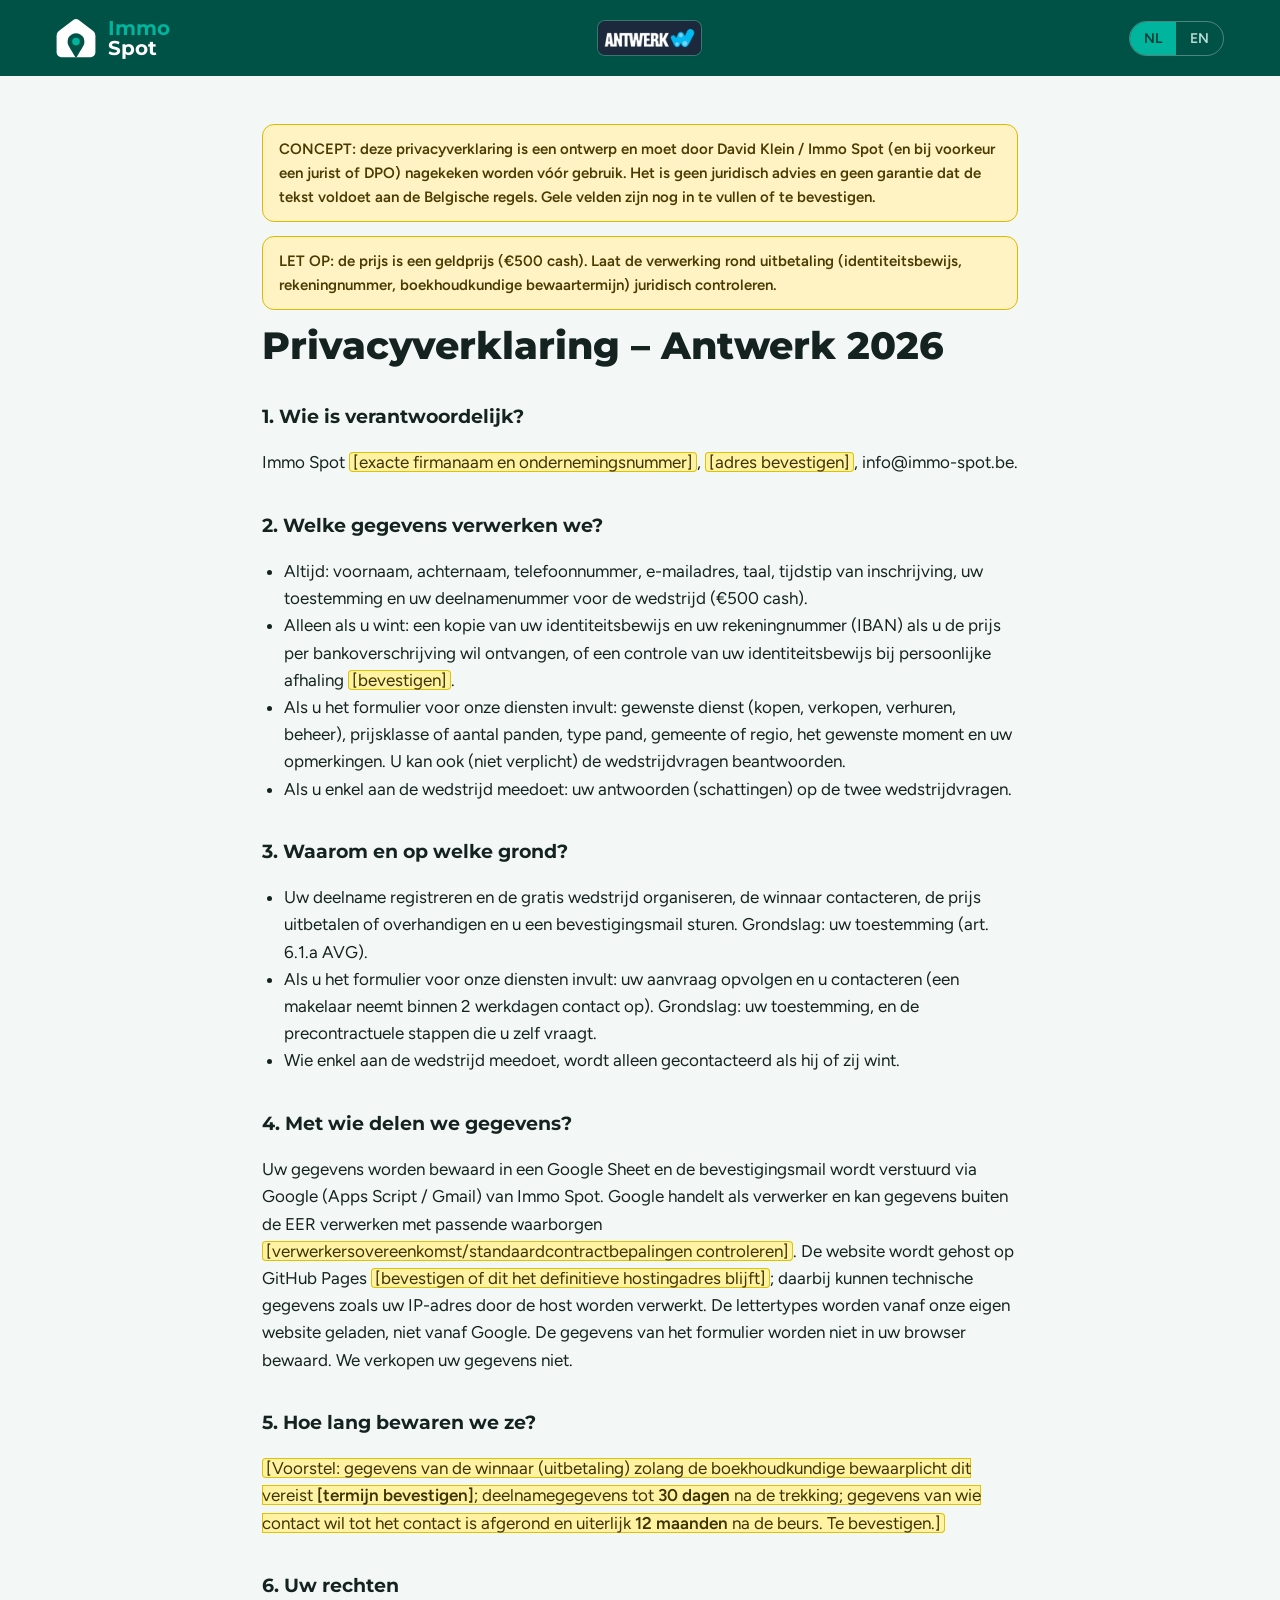
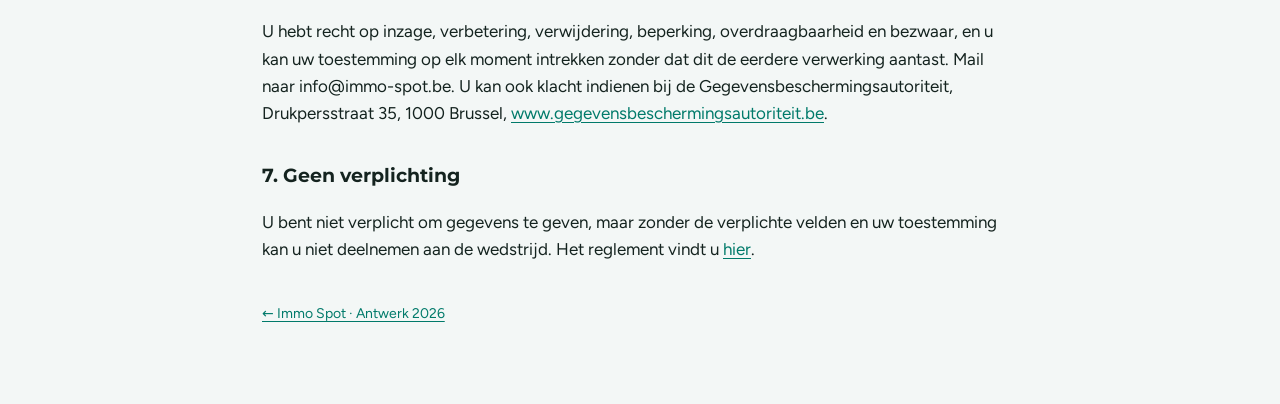
==== commit 76cb43c9: "Cash prize (EUR 500) instead of Dyson; add Antwerk logo to site and e-mails" ====
--- a/privacy.html
+++ b/privacy.html
@@ -6,32 +6,35 @@
 <body>
 <header class="top">
   <a class="home" id="home" href="index.html"><svg viewBox="0 0 100 100" aria-hidden="true"><path d="M44 4.5a10 10 0 0 1 12 0l37 28a14 14 0 0 1 5.5 11V86a12 12 0 0 1-12 12h-73A12 12 0 0 1 1.5 86V43.5A14 14 0 0 1 7 32.5Z" fill="#fff"/><path d="M50 38a21 21 0 0 0-19.6 28.6c2.4 6 9 15.3 17.4 30a2.5 2.5 0 0 0 4.4 0c8.4-14.7 15-24 17.4-30A21 21 0 0 0 50 38Z" fill="#005246"/><circle cx="50" cy="59" r="9.5" fill="#01b49d"/></svg><span class="wm"><span>Immo</span>Spot</span></a>
-  <span class="ev">Antwerk · 5 nov 2026</span>
+  <span class="ev"><img class="antwerk-logo" src="assets/antwerk_logo.png" alt="Antwerk" width="104" height="34"></span>
   <div class="lang" role="group" aria-label="Taal / Language"><button id="bNL" type="button" data-set="nl" aria-pressed="true">NL</button><button id="bEN" type="button" data-set="en" aria-pressed="false">EN</button></div>
 </header>
 <main class="doc nl" id="doc">
 <div class="draft" data-l="nl">CONCEPT: deze privacyverklaring is een ontwerp en moet door David Klein / Immo Spot (en bij voorkeur een jurist of DPO) nagekeken worden vóór gebruik. Het is geen juridisch advies en geen garantie dat de tekst voldoet aan de Belgische regels. Gele velden zijn nog in te vullen of te bevestigen.</div>
 <div class="draft" data-l="en">DRAFT: this privacy notice is a proposal and must be reviewed by David Klein / Immo Spot (preferably with a lawyer or DPO) before use. It is not legal advice and no guarantee that the text meets Belgian requirements. Yellow fields still need to be completed or confirmed.</div>
+<div class="draft" data-l="nl">LET OP: de prijs is een geldprijs (€500 cash). Laat de verwerking rond uitbetaling (identiteitsbewijs, rekeningnummer, boekhoudkundige bewaartermijn) juridisch controleren.</div>
+<div class="draft" data-l="en">NOTE: the prize is a cash prize (€500 cash). Have the processing around the payout (ID, account number, accounting retention period) checked legally.</div>
 <div data-l="nl">
 <h1>Privacyverklaring – Antwerk 2026</h1>
 <h2>1. Wie is verantwoordelijk?</h2>
 <p>Immo Spot <span class="todo">[exacte firmanaam en ondernemingsnummer]</span>, <span class="todo">[adres bevestigen]</span>, info@immo-spot.be.</p>
 <h2>2. Welke gegevens verwerken we?</h2>
 <ul>
-<li>Altijd: voornaam, achternaam, telefoonnummer, e-mailadres, taal, tijdstip van inschrijving, uw toestemming en uw deelnamenummer voor de wedstrijd (Dyson V12).</li>
+<li>Altijd: voornaam, achternaam, telefoonnummer, e-mailadres, taal, tijdstip van inschrijving, uw toestemming en uw deelnamenummer voor de wedstrijd (€500 cash).</li>
+<li>Alleen als u wint: een kopie van uw identiteitsbewijs en uw rekeningnummer (IBAN) als u de prijs per bankoverschrijving wil ontvangen, of een controle van uw identiteitsbewijs bij persoonlijke afhaling <span class="todo">[bevestigen]</span>.</li>
 <li>Als u het formulier voor onze diensten invult: gewenste dienst (kopen, verkopen, verhuren, beheer), prijsklasse of aantal panden, type pand, gemeente of regio, het gewenste moment en uw opmerkingen. U kan ook (niet verplicht) de wedstrijdvragen beantwoorden.</li>
 <li>Als u enkel aan de wedstrijd meedoet: uw antwoorden (schattingen) op de twee wedstrijdvragen.</li>
 </ul>
 <h2>3. Waarom en op welke grond?</h2>
 <ul>
-<li>Uw deelname registreren en de gratis wedstrijd organiseren, de winnaar contacteren en u een bevestigingsmail sturen. Grondslag: uw toestemming (art. 6.1.a AVG).</li>
+<li>Uw deelname registreren en de gratis wedstrijd organiseren, de winnaar contacteren, de prijs uitbetalen of overhandigen en u een bevestigingsmail sturen. Grondslag: uw toestemming (art. 6.1.a AVG).</li>
 <li>Als u het formulier voor onze diensten invult: uw aanvraag opvolgen en u contacteren (een makelaar neemt binnen 2 werkdagen contact op). Grondslag: uw toestemming, en de precontractuele stappen die u zelf vraagt.</li>
 <li>Wie enkel aan de wedstrijd meedoet, wordt alleen gecontacteerd als hij of zij wint.</li>
 </ul>
 <h2>4. Met wie delen we gegevens?</h2>
 <p>Uw gegevens worden bewaard in een Google Sheet en de bevestigingsmail wordt verstuurd via Google (Apps Script / Gmail) van Immo Spot. Google handelt als verwerker en kan gegevens buiten de EER verwerken met passende waarborgen <span class="todo">[verwerkersovereenkomst/standaardcontractbepalingen controleren]</span>. De website wordt gehost op GitHub Pages <span class="todo">[bevestigen of dit het definitieve hostingadres blijft]</span>; daarbij kunnen technische gegevens zoals uw IP-adres door de host worden verwerkt. De lettertypes worden vanaf onze eigen website geladen, niet vanaf Google. De gegevens van het formulier worden niet in uw browser bewaard. We verkopen uw gegevens niet.</p>
 <h2>5. Hoe lang bewaren we ze?</h2>
-<p><span class="todo">[Voorstel: deelnamegegevens tot <b>30 dagen</b> na de trekking; gegevens van wie contact wil tot het contact is afgerond en uiterlijk <b>12 maanden</b> na de beurs. Te bevestigen.]</span></p>
+<p><span class="todo">[Voorstel: gegevens van de winnaar (uitbetaling) zolang de boekhoudkundige bewaarplicht dit vereist <b>[termijn bevestigen]</b>; deelnamegegevens tot <b>30 dagen</b> na de trekking; gegevens van wie contact wil tot het contact is afgerond en uiterlijk <b>12 maanden</b> na de beurs. Te bevestigen.]</span></p>
 <h2>6. Uw rechten</h2>
 <p>U hebt recht op inzage, verbetering, verwijdering, beperking, overdraagbaarheid en bezwaar, en u kan uw toestemming op elk moment intrekken zonder dat dit de eerdere verwerking aantast. Mail naar info@immo-spot.be. U kan ook klacht indienen bij de Gegevensbeschermingsautoriteit, Drukpersstraat 35, 1000 Brussel, <a href="https://www.gegevensbeschermingsautoriteit.be" target="_blank" rel="noopener">www.gegevensbeschermingsautoriteit.be</a>.</p>
 <h2>7. Geen verplichting</h2>
@@ -43,20 +46,21 @@
 <p>Immo Spot <span class="todo">[exact company name and company number]</span>, <span class="todo">[confirm address]</span>, info@immo-spot.be.</p>
 <h2>2. What data do we process?</h2>
 <ul>
-<li>Always: first name, last name, phone number, e-mail address, language, time of registration, your consent and your contest entry number (Dyson V12).</li>
+<li>Always: first name, last name, phone number, e-mail address, language, time of registration, your consent and your contest entry number (€500 cash).</li>
+<li>Only if you win: a copy of your ID and your account number (IBAN) if you want to receive the prize by bank transfer, or a check of your ID when collecting in person <span class="todo">[confirm]</span>.</li>
 <li>If you complete the form for our services: the service you want (buying, selling, letting, management), price class or number of properties, property type, town or area, timing and your remarks. You may also (optionally) answer the contest questions.</li>
 <li>If you only enter the contest: your answers (estimates) to the two contest questions.</li>
 </ul>
 <h2>3. Why, and on what basis?</h2>
 <ul>
-<li>To register your entry and run the free contest, contact the winner and send you a confirmation e-mail. Basis: your consent (Art. 6(1)(a) GDPR).</li>
+<li>To register your entry and run the free contest, contact the winner, pay out or hand over the prize and send you a confirmation e-mail. Basis: your consent (Art. 6(1)(a) GDPR).</li>
 <li>If you complete the form for our services: to follow up your request and contact you (a broker contacts you within 2 working days). Basis: your consent, and the pre-contractual steps you ask for.</li>
 <li>People who only enter the contest are contacted only if they win.</li>
 </ul>
 <h2>4. Who do we share data with?</h2>
 <p>Your data is stored in a Google Sheet and the confirmation e-mail is sent through Immo Spot's Google account (Apps Script / Gmail). Google acts as a processor and may process data outside the EEA with appropriate safeguards <span class="todo">[check data processing agreement / standard contractual clauses]</span>. The website is hosted on GitHub Pages <span class="todo">[confirm whether this stays the final hosting address]</span>; the host may process technical data such as your IP address. Fonts are loaded from our own site, not from Google. The form data is not kept in your browser. We do not sell your data.</p>
 <h2>5. How long do we keep it?</h2>
-<p><span class="todo">[Proposal: entry data until <b>30 days</b> after the draw; data of people who want to be contacted until the contact is completed and at most <b>12 months</b> after the expo. To be confirmed.]</span></p>
+<p><span class="todo">[Proposal: winner's payout data as long as accounting retention rules require <b>[confirm period]</b>; entry data until <b>30 days</b> after the draw; data of people who want to be contacted until the contact is completed and at most <b>12 months</b> after the expo. To be confirmed.]</span></p>
 <h2>6. Your rights</h2>
 <p>You have the right of access, rectification, erasure, restriction, portability and objection, and you can withdraw your consent at any time without affecting earlier processing. Email info@immo-spot.be. You can also lodge a complaint with the Belgian Data Protection Authority, Rue de la Presse 35, 1000 Brussels, <a href="https://www.dataprotectionauthority.be" target="_blank" rel="noopener">www.dataprotectionauthority.be</a>.</p>
 <h2>7. No obligation</h2>
--- a/css/doc.css
+++ b/css/doc.css
@@ -28,3 +28,4 @@
 .draft{background:#fff3c4;color:#4a3b00;border:1.5px solid #e0b800;border-radius:12px;padding:12px 16px;font-size:15px;font-weight:600;margin:0 0 14px}
 .todo{background:#fff3a3;color:#3d3300;border-radius:4px;padding:0 4px;box-shadow:0 0 0 1px #e0c200 inset}
 .foot{margin-top:40px;font-size:14px;color:var(--muted)}
+.top .antwerk-logo{display:block;height:34px;width:auto;border-radius:7px;box-shadow:0 0 0 1px rgba(255,255,255,.22)}
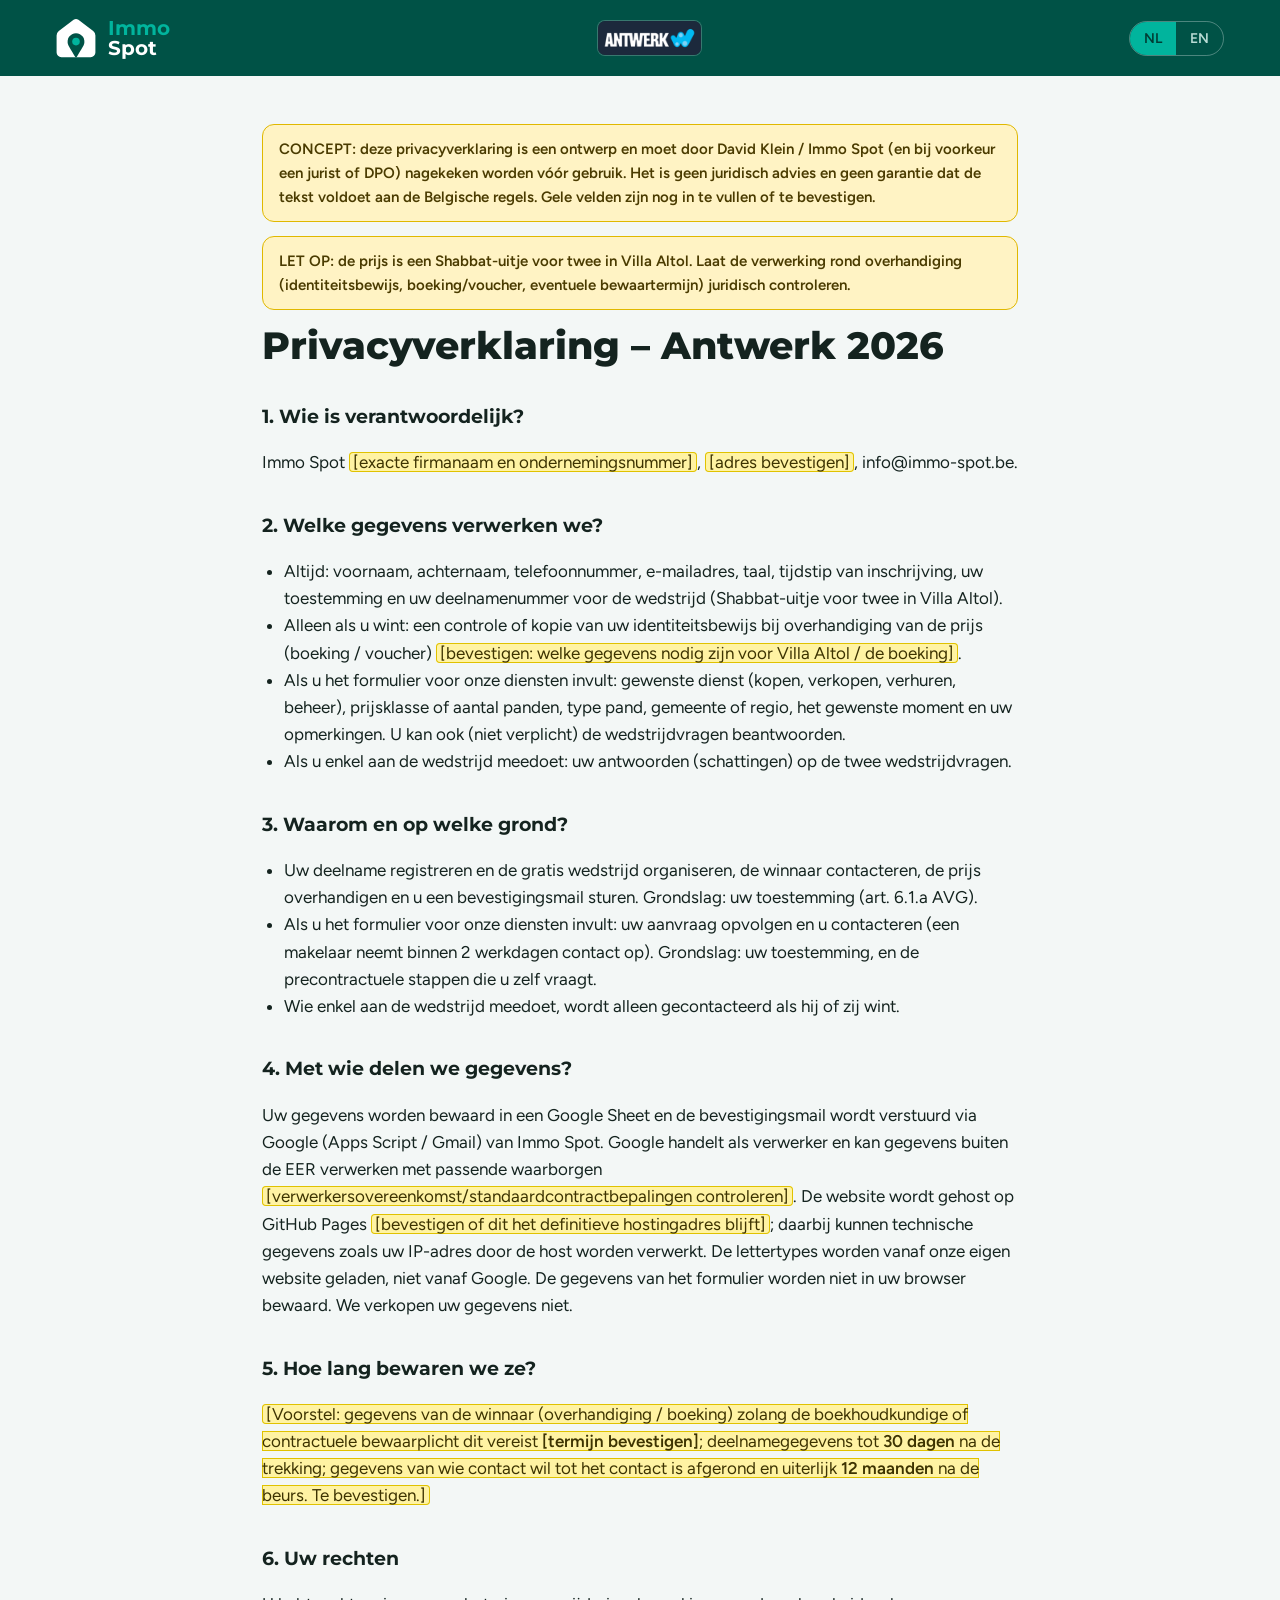
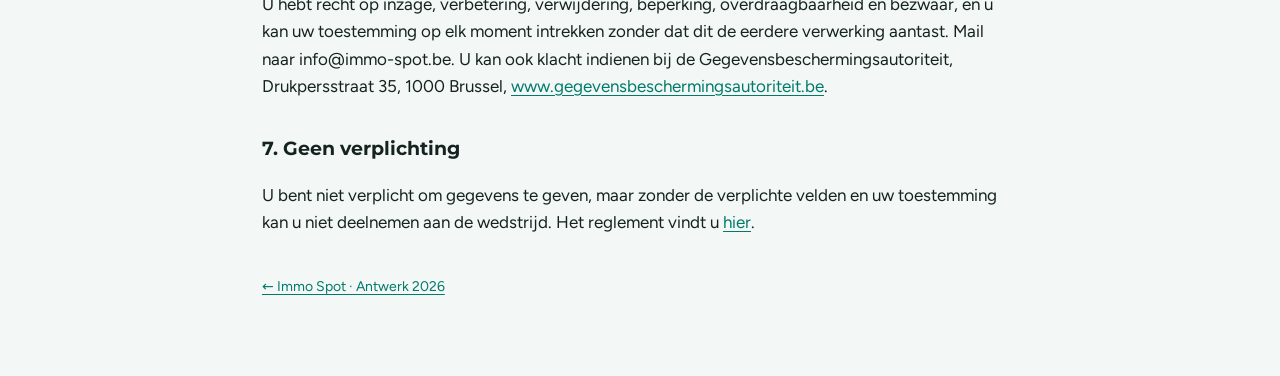
==== commit a5a077dc: "Update prize to Villa Altol Shabbat getaway; expo 4 Nov, draw 5 Nov" ====
--- a/privacy.html
+++ b/privacy.html
@@ -12,29 +12,29 @@
 <main class="doc nl" id="doc">
 <div class="draft" data-l="nl">CONCEPT: deze privacyverklaring is een ontwerp en moet door David Klein / Immo Spot (en bij voorkeur een jurist of DPO) nagekeken worden vóór gebruik. Het is geen juridisch advies en geen garantie dat de tekst voldoet aan de Belgische regels. Gele velden zijn nog in te vullen of te bevestigen.</div>
 <div class="draft" data-l="en">DRAFT: this privacy notice is a proposal and must be reviewed by David Klein / Immo Spot (preferably with a lawyer or DPO) before use. It is not legal advice and no guarantee that the text meets Belgian requirements. Yellow fields still need to be completed or confirmed.</div>
-<div class="draft" data-l="nl">LET OP: de prijs is een geldprijs (€500 cash). Laat de verwerking rond uitbetaling (identiteitsbewijs, rekeningnummer, boekhoudkundige bewaartermijn) juridisch controleren.</div>
-<div class="draft" data-l="en">NOTE: the prize is a cash prize (€500 cash). Have the processing around the payout (ID, account number, accounting retention period) checked legally.</div>
+<div class="draft" data-l="nl">LET OP: de prijs is een Shabbat-uitje voor twee in Villa Altol. Laat de verwerking rond overhandiging (identiteitsbewijs, boeking/voucher, eventuele bewaartermijn) juridisch controleren.</div>
+<div class="draft" data-l="en">NOTE: the prize is a Shabbat getaway for two at Villa Altol. Have the processing around handover (ID, booking/voucher, any retention period) checked legally.</div>
 <div data-l="nl">
 <h1>Privacyverklaring – Antwerk 2026</h1>
 <h2>1. Wie is verantwoordelijk?</h2>
 <p>Immo Spot <span class="todo">[exacte firmanaam en ondernemingsnummer]</span>, <span class="todo">[adres bevestigen]</span>, info@immo-spot.be.</p>
 <h2>2. Welke gegevens verwerken we?</h2>
 <ul>
-<li>Altijd: voornaam, achternaam, telefoonnummer, e-mailadres, taal, tijdstip van inschrijving, uw toestemming en uw deelnamenummer voor de wedstrijd (€500 cash).</li>
-<li>Alleen als u wint: een kopie van uw identiteitsbewijs en uw rekeningnummer (IBAN) als u de prijs per bankoverschrijving wil ontvangen, of een controle van uw identiteitsbewijs bij persoonlijke afhaling <span class="todo">[bevestigen]</span>.</li>
+<li>Altijd: voornaam, achternaam, telefoonnummer, e-mailadres, taal, tijdstip van inschrijving, uw toestemming en uw deelnamenummer voor de wedstrijd (Shabbat-uitje voor twee in Villa Altol).</li>
+<li>Alleen als u wint: een controle of kopie van uw identiteitsbewijs bij overhandiging van de prijs (boeking / voucher) <span class="todo">[bevestigen: welke gegevens nodig zijn voor Villa Altol / de boeking]</span>.</li>
 <li>Als u het formulier voor onze diensten invult: gewenste dienst (kopen, verkopen, verhuren, beheer), prijsklasse of aantal panden, type pand, gemeente of regio, het gewenste moment en uw opmerkingen. U kan ook (niet verplicht) de wedstrijdvragen beantwoorden.</li>
 <li>Als u enkel aan de wedstrijd meedoet: uw antwoorden (schattingen) op de twee wedstrijdvragen.</li>
 </ul>
 <h2>3. Waarom en op welke grond?</h2>
 <ul>
-<li>Uw deelname registreren en de gratis wedstrijd organiseren, de winnaar contacteren, de prijs uitbetalen of overhandigen en u een bevestigingsmail sturen. Grondslag: uw toestemming (art. 6.1.a AVG).</li>
+<li>Uw deelname registreren en de gratis wedstrijd organiseren, de winnaar contacteren, de prijs overhandigen en u een bevestigingsmail sturen. Grondslag: uw toestemming (art. 6.1.a AVG).</li>
 <li>Als u het formulier voor onze diensten invult: uw aanvraag opvolgen en u contacteren (een makelaar neemt binnen 2 werkdagen contact op). Grondslag: uw toestemming, en de precontractuele stappen die u zelf vraagt.</li>
 <li>Wie enkel aan de wedstrijd meedoet, wordt alleen gecontacteerd als hij of zij wint.</li>
 </ul>
 <h2>4. Met wie delen we gegevens?</h2>
 <p>Uw gegevens worden bewaard in een Google Sheet en de bevestigingsmail wordt verstuurd via Google (Apps Script / Gmail) van Immo Spot. Google handelt als verwerker en kan gegevens buiten de EER verwerken met passende waarborgen <span class="todo">[verwerkersovereenkomst/standaardcontractbepalingen controleren]</span>. De website wordt gehost op GitHub Pages <span class="todo">[bevestigen of dit het definitieve hostingadres blijft]</span>; daarbij kunnen technische gegevens zoals uw IP-adres door de host worden verwerkt. De lettertypes worden vanaf onze eigen website geladen, niet vanaf Google. De gegevens van het formulier worden niet in uw browser bewaard. We verkopen uw gegevens niet.</p>
 <h2>5. Hoe lang bewaren we ze?</h2>
-<p><span class="todo">[Voorstel: gegevens van de winnaar (uitbetaling) zolang de boekhoudkundige bewaarplicht dit vereist <b>[termijn bevestigen]</b>; deelnamegegevens tot <b>30 dagen</b> na de trekking; gegevens van wie contact wil tot het contact is afgerond en uiterlijk <b>12 maanden</b> na de beurs. Te bevestigen.]</span></p>
+<p><span class="todo">[Voorstel: gegevens van de winnaar (overhandiging / boeking) zolang de boekhoudkundige of contractuele bewaarplicht dit vereist <b>[termijn bevestigen]</b>; deelnamegegevens tot <b>30 dagen</b> na de trekking; gegevens van wie contact wil tot het contact is afgerond en uiterlijk <b>12 maanden</b> na de beurs. Te bevestigen.]</span></p>
 <h2>6. Uw rechten</h2>
 <p>U hebt recht op inzage, verbetering, verwijdering, beperking, overdraagbaarheid en bezwaar, en u kan uw toestemming op elk moment intrekken zonder dat dit de eerdere verwerking aantast. Mail naar info@immo-spot.be. U kan ook klacht indienen bij de Gegevensbeschermingsautoriteit, Drukpersstraat 35, 1000 Brussel, <a href="https://www.gegevensbeschermingsautoriteit.be" target="_blank" rel="noopener">www.gegevensbeschermingsautoriteit.be</a>.</p>
 <h2>7. Geen verplichting</h2>
@@ -46,21 +46,21 @@
 <p>Immo Spot <span class="todo">[exact company name and company number]</span>, <span class="todo">[confirm address]</span>, info@immo-spot.be.</p>
 <h2>2. What data do we process?</h2>
 <ul>
-<li>Always: first name, last name, phone number, e-mail address, language, time of registration, your consent and your contest entry number (€500 cash).</li>
-<li>Only if you win: a copy of your ID and your account number (IBAN) if you want to receive the prize by bank transfer, or a check of your ID when collecting in person <span class="todo">[confirm]</span>.</li>
+<li>Always: first name, last name, phone number, e-mail address, language, time of registration, your consent and your contest entry number (Shabbat getaway for two at Villa Altol).</li>
+<li>Only if you win: a check or copy of your ID when handing over the prize (booking / voucher) <span class="todo">[confirm: which details are needed for Villa Altol / the booking]</span>.</li>
 <li>If you complete the form for our services: the service you want (buying, selling, letting, management), price class or number of properties, property type, town or area, timing and your remarks. You may also (optionally) answer the contest questions.</li>
 <li>If you only enter the contest: your answers (estimates) to the two contest questions.</li>
 </ul>
 <h2>3. Why, and on what basis?</h2>
 <ul>
-<li>To register your entry and run the free contest, contact the winner, pay out or hand over the prize and send you a confirmation e-mail. Basis: your consent (Art. 6(1)(a) GDPR).</li>
+<li>To register your entry and run the free contest, contact the winner, hand over the prize and send you a confirmation e-mail. Basis: your consent (Art. 6(1)(a) GDPR).</li>
 <li>If you complete the form for our services: to follow up your request and contact you (a broker contacts you within 2 working days). Basis: your consent, and the pre-contractual steps you ask for.</li>
 <li>People who only enter the contest are contacted only if they win.</li>
 </ul>
 <h2>4. Who do we share data with?</h2>
 <p>Your data is stored in a Google Sheet and the confirmation e-mail is sent through Immo Spot's Google account (Apps Script / Gmail). Google acts as a processor and may process data outside the EEA with appropriate safeguards <span class="todo">[check data processing agreement / standard contractual clauses]</span>. The website is hosted on GitHub Pages <span class="todo">[confirm whether this stays the final hosting address]</span>; the host may process technical data such as your IP address. Fonts are loaded from our own site, not from Google. The form data is not kept in your browser. We do not sell your data.</p>
 <h2>5. How long do we keep it?</h2>
-<p><span class="todo">[Proposal: winner's payout data as long as accounting retention rules require <b>[confirm period]</b>; entry data until <b>30 days</b> after the draw; data of people who want to be contacted until the contact is completed and at most <b>12 months</b> after the expo. To be confirmed.]</span></p>
+<p><span class="todo">[Proposal: winner's handover / booking data as long as accounting or contractual retention rules require <b>[confirm period]</b>; entry data until <b>30 days</b> after the draw; data of people who want to be contacted until the contact is completed and at most <b>12 months</b> after the expo. To be confirmed.]</span></p>
 <h2>6. Your rights</h2>
 <p>You have the right of access, rectification, erasure, restriction, portability and objection, and you can withdraw your consent at any time without affecting earlier processing. Email info@immo-spot.be. You can also lodge a complaint with the Belgian Data Protection Authority, Rue de la Presse 35, 1000 Brussels, <a href="https://www.dataprotectionauthority.be" target="_blank" rel="noopener">www.dataprotectionauthority.be</a>.</p>
 <h2>7. No obligation</h2>
